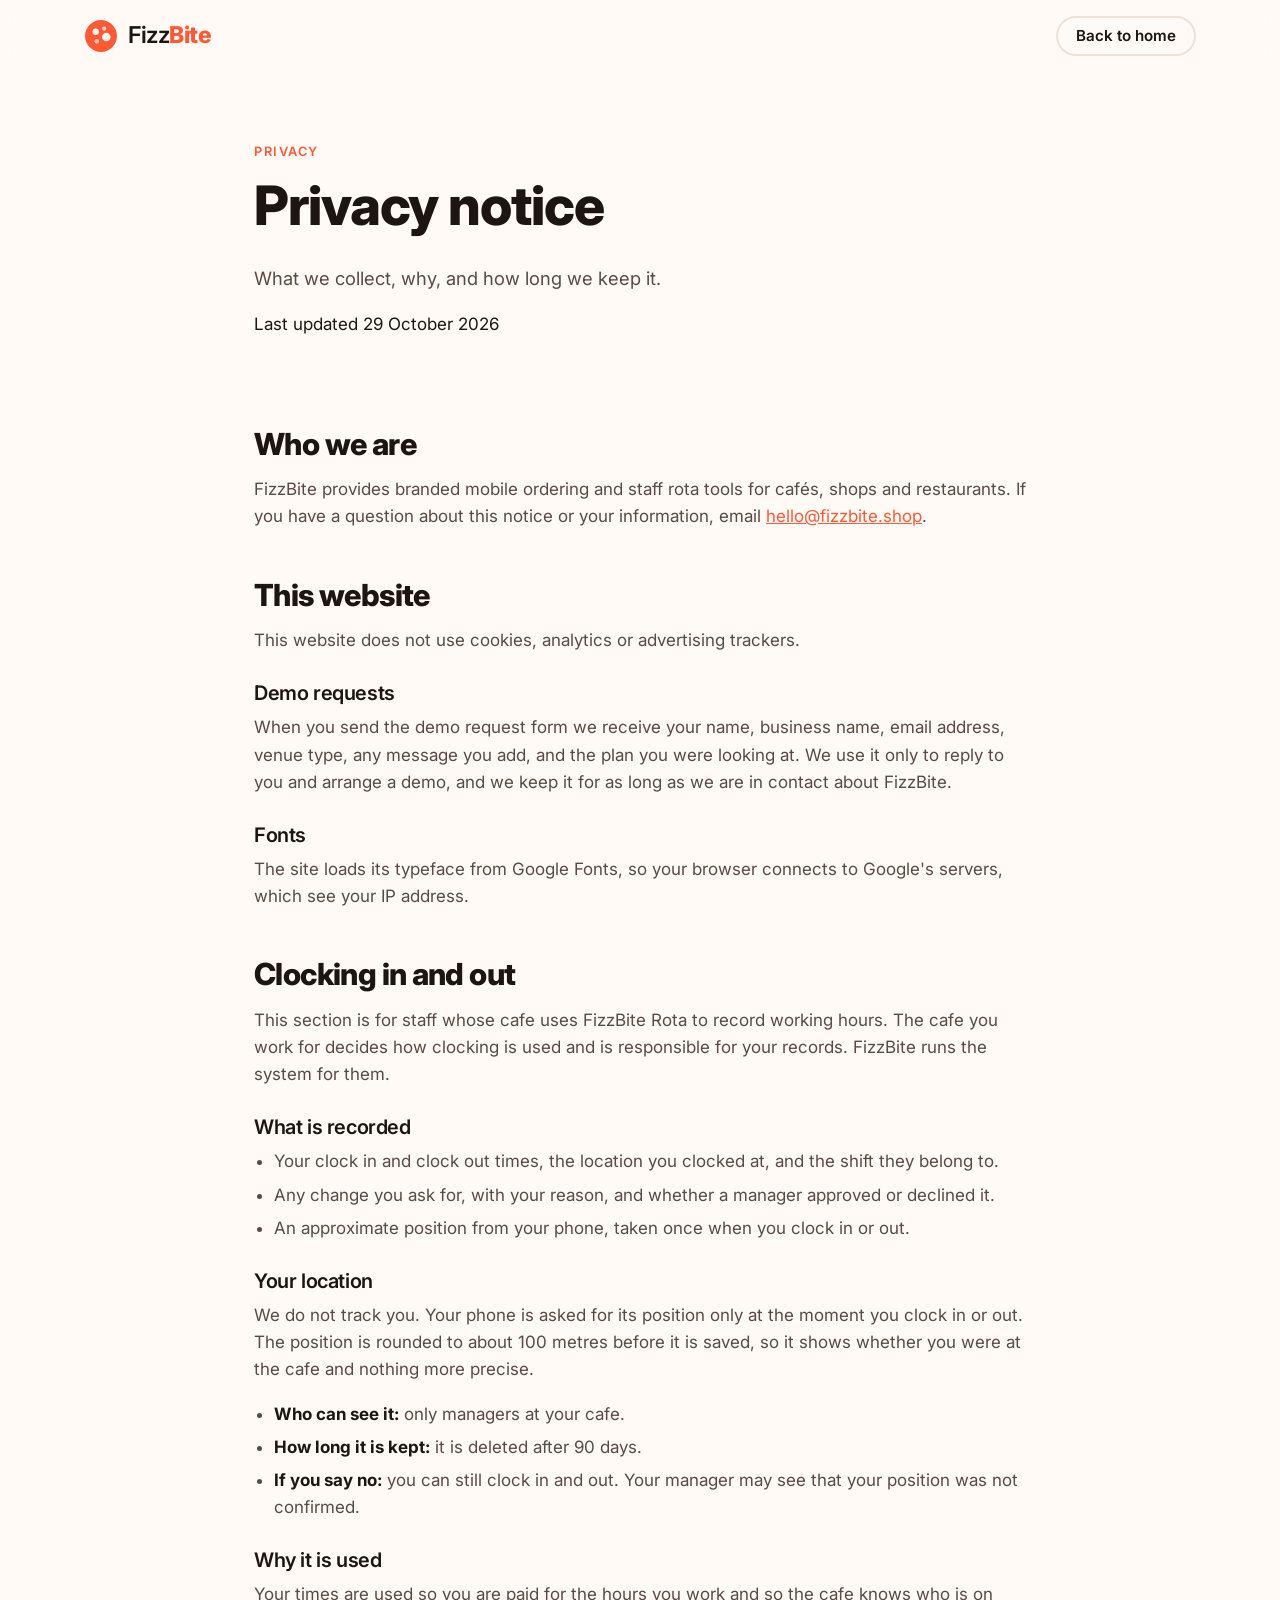
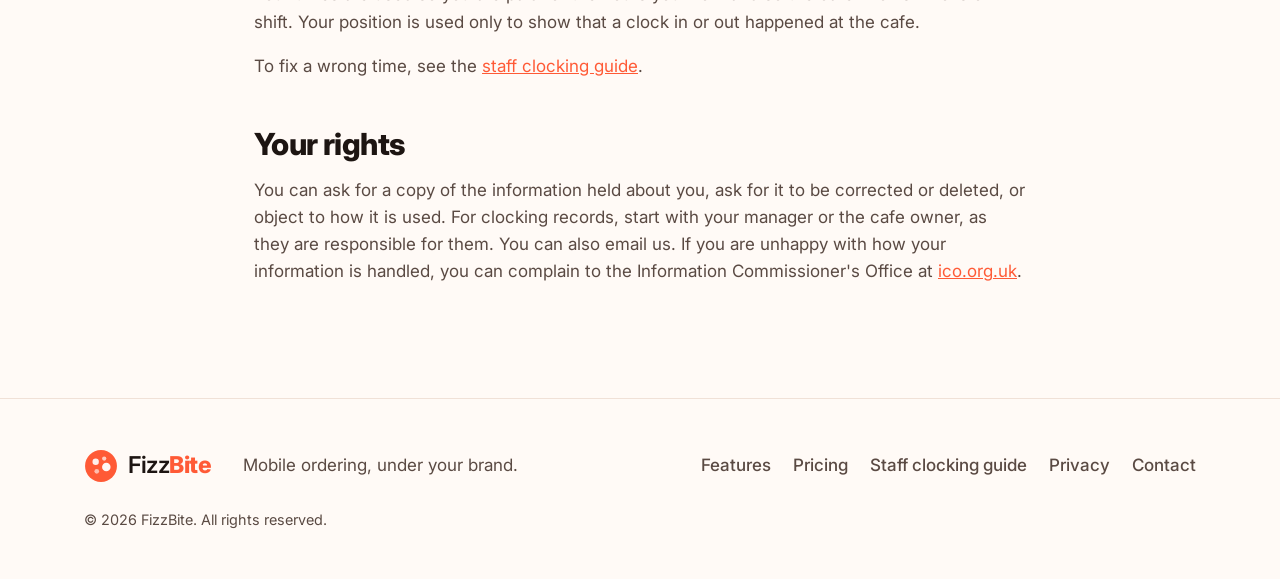
==== privacy.html @ 097d2ed6 "Add staff clocking guide and privacy pages Adds clocking.html (adapted from the staff clocking guide" ====
<!doctype html>
<html lang="en">
<head>
  <meta charset="utf-8">
  <meta name="viewport" content="width=device-width, initial-scale=1">
  <title>Privacy — FizzBite</title>
  <meta name="description" content="How FizzBite handles personal information on this website and when staff clock in and out.">
  <meta name="theme-color" content="#ff5a36">
  <link rel="icon" href="favicon.svg" type="image/svg+xml">
  <link rel="preconnect" href="https://fonts.googleapis.com">
  <link rel="preconnect" href="https://fonts.gstatic.com" crossorigin>
  <link href="https://fonts.googleapis.com/css2?family=Inter:wght@400;500;600;700;800&display=swap" rel="stylesheet">
  <link rel="stylesheet" href="styles.css">
</head>
<body>
  <a class="skip-link" href="#main">Skip to content</a>

  <header class="site-header">
    <nav class="nav container" aria-label="Main">
      <a class="logo" href="index.html" aria-label="FizzBite home">
        <svg class="logo-mark" viewBox="0 0 32 32" aria-hidden="true">
          <circle cx="16" cy="16" r="15" fill="var(--brand)"/>
          <circle cx="11" cy="12" r="3" fill="#fff" opacity=".9"/>
          <circle cx="19" cy="9" r="2" fill="#fff" opacity=".7"/>
          <circle cx="21" cy="17" r="4" fill="#fff" opacity=".95"/>
          <circle cx="12" cy="21" r="2.2" fill="#fff" opacity=".6"/>
        </svg>
        <span>Fizz<b>Bite</b></span>
      </a>
      <a class="btn btn-ghost btn-small" href="index.html">Back to home</a>
    </nav>
  </header>

  <main id="main">
    <section class="page-hero">
      <div class="container narrow">
        <p class="eyebrow">Privacy</p>
        <h1>Privacy notice</h1>
        <p class="lead">What we collect, why, and how long we keep it.</p>
        <p class="updated">Last updated 29 October 2026</p>
      </div>
    </section>

    <!-- TODO: add FizzBite's legal entity name, registered address and ICO registration number, and have this notice reviewed before launch. -->
    <article class="container narrow prose">
      <h2 id="who">Who we are</h2>
      <p>FizzBite provides branded mobile ordering and staff rota tools for cafés, shops and restaurants. If you have a question about this notice or your information, email <a href="mailto:hello@fizzbite.shop">hello@fizzbite.shop</a>.</p>

      <h2 id="website">This website</h2>
      <p>This website does not use cookies, analytics or advertising trackers.</p>
      <h3>Demo requests</h3>
      <p>When you send the demo request form we receive your name, business name, email address, venue type, any message you add, and the plan you were looking at. We use it only to reply to you and arrange a demo, and we keep it for as long as we are in contact about FizzBite.</p>
      <h3>Fonts</h3>
      <p>The site loads its typeface from Google Fonts, so your browser connects to Google's servers, which see your IP address.</p>

      <h2 id="clocking">Clocking in and out</h2>
      <p>This section is for staff whose cafe uses FizzBite Rota to record working hours. The cafe you work for decides how clocking is used and is responsible for your records. FizzBite runs the system for them.</p>
      <h3>What is recorded</h3>
      <ul>
        <li>Your clock in and clock out times, the location you clocked at, and the shift they belong to.</li>
        <li>Any change you ask for, with your reason, and whether a manager approved or declined it.</li>
        <li>An approximate position from your phone, taken once when you clock in or out.</li>
      </ul>
      <h3>Your location</h3>
      <p>We do not track you. Your phone is asked for its position only at the moment you clock in or out. The position is rounded to about 100 metres before it is saved, so it shows whether you were at the cafe and nothing more precise.</p>
      <ul>
        <li><strong>Who can see it:</strong> only managers at your cafe.</li>
        <li><strong>How long it is kept:</strong> it is deleted after 90 days.</li>
        <li><strong>If you say no:</strong> you can still clock in and out. Your manager may see that your position was not confirmed.</li>
      </ul>
      <h3>Why it is used</h3>
      <p>Your times are used so you are paid for the hours you work and so the cafe knows who is on shift. Your position is used only to show that a clock in or out happened at the cafe.</p>
      <p>To fix a wrong time, see the <a href="clocking.html#fix">staff clocking guide</a>.</p>

      <h2 id="rights">Your rights</h2>
      <p>You can ask for a copy of the information held about you, ask for it to be corrected or deleted, or object to how it is used. For clocking records, start with your manager or the cafe owner, as they are responsible for them. You can also email us. If you are unhappy with how your information is handled, you can complain to the Information Commissioner's Office at <a href="https://ico.org.uk">ico.org.uk</a>.</p>
    </article>
  </main>

  <footer class="site-footer">
    <div class="container footer-inner">
      <a class="logo" href="index.html" aria-label="FizzBite home">
        <svg class="logo-mark" viewBox="0 0 32 32" aria-hidden="true">
          <circle cx="16" cy="16" r="15" fill="var(--brand)"/>
          <circle cx="11" cy="12" r="3" fill="#fff" opacity=".9"/>
          <circle cx="19" cy="9" r="2" fill="#fff" opacity=".7"/>
          <circle cx="21" cy="17" r="4" fill="#fff" opacity=".95"/>
          <circle cx="12" cy="21" r="2.2" fill="#fff" opacity=".6"/>
        </svg>
        <span>Fizz<b>Bite</b></span>
      </a>
      <p class="footer-tag">Mobile ordering, under your brand.</p>
      <nav aria-label="Footer">
        <a href="index.html#features">Features</a>
        <a href="index.html#pricing">Pricing</a>
        <a href="clocking.html">Staff clocking guide</a>
        <a href="privacy.html">Privacy</a>
        <a href="index.html#contact">Contact</a>
      </nav>
      <p class="copyright">© <span id="year"></span> FizzBite. All rights reserved.</p>
    </div>
  </footer>

  <script>document.getElementById("year").textContent = new Date().getFullYear();</script>
</body>
</html>
---- styles.css ----
/* ==========================================================================
   FizzBite — marketing site
   ========================================================================== */

:root {
  --brand: #ff5a36;
  --brand-600: #e8431f;
  --brand-soft: #fff0eb;
  --fizz: #ffc53d;
  --mint: #2bb58a;
  --mint-ink: #17775a;

  --bg: #fffaf6;
  --bg-alt: #fff3ea;
  --surface: #ffffff;
  --ink: #1d1512;
  --ink-2: #5a4a43;
  --line: #f0e1d7;
  --shadow: 0 20px 50px -20px rgba(80, 30, 10, .25);

  --radius: 18px;
  --radius-sm: 10px;
  --maxw: 1160px;

  --font-display: "Inter", system-ui, -apple-system, "Segoe UI", sans-serif;
  --font-body: "Inter", system-ui, -apple-system, "Segoe UI", sans-serif;

  color-scheme: light;
}

@media (prefers-color-scheme: dark) {
  :root:not([data-theme="light"]) {
    --brand-soft: #3a1d14;
    --bg: #15100e;
    --bg-alt: #1d1613;
    --surface: #221a17;
    --ink: #fbf1ea;
    --ink-2: #c7b6ac;
    --line: #3a2d27;
    --mint-ink: #5fd3aa;
    --shadow: 0 20px 50px -20px rgba(0, 0, 0, .6);
    color-scheme: dark;
  }
}

*,
*::before,
*::after { box-sizing: border-box; }

html { scroll-behavior: smooth; scroll-padding-top: 80px; }
@media (prefers-reduced-motion: reduce) { html { scroll-behavior: auto; } }

body {
  margin: 0;
  font-family: var(--font-body);
  font-size: 17px;
  line-height: 1.6;
  color: var(--ink);
  background: var(--bg);
  -webkit-font-smoothing: antialiased;
  overflow-x: hidden;
}

img, svg { display: block; max-width: 100%; }

h1, h2, h3 {
  font-family: var(--font-display);
  line-height: 1.1;
  letter-spacing: -.02em;
  margin: 0 0 .5em;
}
h1 { font-size: clamp(2.5rem, 6vw, 4.25rem); font-weight: 800; }
h2 { font-size: clamp(2rem, 4vw, 2.9rem); font-weight: 800; }
h3 { font-size: 1.25rem; font-weight: 600; }
p { margin: 0 0 1em; }

a { color: inherit; }

.container { width: 100%; max-width: var(--maxw); margin: 0 auto; padding: 0 24px; }
.container.narrow { max-width: 820px; }
@media (max-width: 600px) { .container { padding: 0 16px; } }

.skip-link {
  position: absolute; left: -9999px; top: 8px;
  background: var(--ink); color: var(--bg); padding: 8px 14px; border-radius: 8px; z-index: 100;
}
.skip-link:focus { left: 8px; }

:focus-visible { outline: 3px solid var(--brand); outline-offset: 3px; border-radius: 6px; }

/* ---------- Buttons ---------- */
.btn {
  display: inline-flex; align-items: center; justify-content: center; gap: 8px;
  padding: 14px 26px;
  border-radius: 999px;
  border: 2px solid var(--brand);
  background: var(--brand);
  color: #fff;
  font: 600 1rem/1 var(--font-body);
  text-decoration: none;
  cursor: pointer;
  transition: transform .15s ease, background .15s ease, box-shadow .15s ease;
  box-shadow: 0 8px 20px -8px rgba(255, 90, 54, .6);
}
.btn:hover { background: var(--brand-600); border-color: var(--brand-600); transform: translateY(-1px); }
.btn:active { transform: translateY(0); }
.btn-ghost { background: transparent; color: var(--ink); border-color: var(--line); box-shadow: none; }
.btn-ghost:hover { background: var(--surface); border-color: var(--brand); color: var(--ink); }
.btn-small { padding: 10px 18px; font-size: .95rem; }
.btn-block { width: 100%; }

/* ---------- Header ---------- */
.site-header {
  position: sticky; top: 0; z-index: 50;
  background: color-mix(in srgb, var(--bg) 85%, transparent);
  backdrop-filter: saturate(1.4) blur(12px);
  -webkit-backdrop-filter: saturate(1.4) blur(12px);
  border-bottom: 1px solid transparent;
  transition: border-color .2s;
}
.site-header.scrolled { border-bottom-color: var(--line); }

.nav { display: flex; align-items: center; justify-content: space-between; height: 72px; }

.logo {
  display: inline-flex; align-items: center; gap: 10px;
  text-decoration: none;
  font-family: var(--font-display); font-weight: 600; font-size: 1.45rem; letter-spacing: -.02em;
}
.logo b { color: var(--brand); font-weight: 800; }
.logo-mark { width: 34px; height: 34px; }

.nav-links { display: flex; align-items: center; gap: 28px; list-style: none; margin: 0; padding: 0; }
.nav-links a:not(.btn) { text-decoration: none; font-weight: 500; color: var(--ink-2); }
.nav-links a:not(.btn):hover { color: var(--ink); }

.nav-toggle {
  display: none;
  width: 44px; height: 44px; padding: 10px;
  background: none; border: 0; cursor: pointer;
  flex-direction: column; justify-content: center; gap: 5px;
}
.nav-toggle span { display: block; height: 2px; background: var(--ink); border-radius: 2px; transition: transform .2s, opacity .2s; }
.nav-toggle[aria-expanded="true"] span:nth-child(1) { transform: translateY(7px) rotate(45deg); }
.nav-toggle[aria-expanded="true"] span:nth-child(2) { opacity: 0; }
.nav-toggle[aria-expanded="true"] span:nth-child(3) { transform: translateY(-7px) rotate(-45deg); }

@media (max-width: 900px) {
  .nav-toggle { display: flex; }
  .nav-links {
    position: absolute; top: 72px; left: 0; right: 0;
    flex-direction: column; align-items: stretch; gap: 0;
    padding: 8px 16px 20px;
    background: var(--bg);
    border-bottom: 1px solid var(--line);
    box-shadow: var(--shadow);
    display: none;
  }
  .nav-links.open { display: flex; }
  .nav-links li a:not(.btn) { display: block; padding: 14px 4px; border-bottom: 1px solid var(--line); }
  .nav-links .btn { margin-top: 14px; width: 100%; }
}

/* ---------- Hero ---------- */
.hero { position: relative; padding: 64px 0 88px; overflow: hidden; }
.hero-grid { display: grid; grid-template-columns: 1.1fr .9fr; gap: 48px; align-items: center; position: relative; z-index: 1; }

.eyebrow {
  display: inline-block;
  font-size: .8rem; font-weight: 600; letter-spacing: .12em; text-transform: uppercase;
  color: var(--brand);
  margin-bottom: 14px;
}
.hl {
  background: linear-gradient(transparent 62%, color-mix(in srgb, var(--fizz) 70%, transparent) 62%);
  padding: 0 .08em;
}
.lead { font-size: 1.15rem; color: var(--ink-2); max-width: 36em; }

.hero-ctas { display: flex; flex-wrap: wrap; gap: 12px; margin: 28px 0 24px; }

.hero-points { display: flex; flex-wrap: wrap; gap: 10px 22px; list-style: none; padding: 0; margin: 0; color: var(--ink-2); font-size: .95rem; }
.hero-points li { display: flex; align-items: center; gap: 8px; }
.hero-points li::before {
  content: ""; width: 18px; height: 18px; border-radius: 50%;
  background: var(--mint) url("data:image/svg+xml,%3Csvg xmlns='http://www.w3.org/2000/svg' viewBox='0 0 16 16'%3E%3Cpath d='M4 8.5l2.5 2.5L12 5.5' fill='none' stroke='%23fff' stroke-width='2' stroke-linecap='round' stroke-linejoin='round'/%3E%3C/svg%3E") center/12px no-repeat;
  flex-shrink: 0;
}

.hero-visual { display: flex; flex-direction: column; align-items: center; gap: 18px; }

.brand-dots { display: flex; gap: 10px; }
.brand-dots button {
  width: 12px; height: 12px; padding: 0; border-radius: 50%;
  border: 0; background: var(--line); cursor: pointer;
  transition: width .25s, background .25s;
}
.brand-dots button[aria-selected="true"] { width: 32px; border-radius: 999px; background: var(--dot, var(--brand)); }

/* Bubbles */
.bubbles span {
  position: absolute; bottom: -80px; border-radius: 50%;
  background: radial-gradient(circle at 30% 30%, rgba(255,255,255,.9), color-mix(in srgb, var(--brand) 25%, transparent) 60%);
  opacity: .5;
  animation: rise linear infinite;
}
.bubbles span:nth-child(1) { left: 6%;  width: 22px; height: 22px; animation-duration: 14s; }
.bubbles span:nth-child(2) { left: 18%; width: 12px; height: 12px; animation-duration: 10s; animation-delay: -4s; }
.bubbles span:nth-child(3) { left: 44%; width: 30px; height: 30px; animation-duration: 18s; animation-delay: -9s; }
.bubbles span:nth-child(4) { left: 62%; width: 14px; height: 14px; animation-duration: 12s; animation-delay: -2s; }
.bubbles span:nth-child(5) { left: 78%; width: 40px; height: 40px; animation-duration: 20s; animation-delay: -12s; }
.bubbles span:nth-child(6) { left: 90%; width: 18px; height: 18px; animation-duration: 11s; animation-delay: -6s; }
.bubbles span:nth-child(7) { left: 32%; width: 10px; height: 10px; animation-duration: 9s;  animation-delay: -1s; }
@keyframes rise {
  0%   { transform: translate(0, 0); }
  50%  { transform: translate(14px, -50vh); }
  100% { transform: translate(-8px, -110vh); }
}
@media (prefers-reduced-motion: reduce) { .bubbles { display: none; } }

@media (max-width: 900px) {
  .hero { padding: 40px 0 64px; }
  .hero-grid { grid-template-columns: 1fr; gap: 40px; }
}

/* ---------- Phone mockup ---------- */
.phone {
  --b: #ff5a36;
  --on-b: #fff;
  width: 300px; max-width: 100%;
  aspect-ratio: 9 / 18.5;
  padding: 12px;
  border-radius: 46px;
  background: #1a1412;
  box-shadow:
    0 0 0 2px #3a302b inset,
    0 40px 80px -30px rgba(40, 10, 0, .45),
    0 0 0 10px color-mix(in srgb, var(--b) 12%, transparent);
  position: relative;
  transition: box-shadow .4s ease;
}
.phone::before {
  content: ""; position: absolute; top: 20px; left: 50%; transform: translateX(-50%);
  width: 90px; height: 24px; border-radius: 999px; background: #1a1412; z-index: 2;
}

.screen {
  height: 100%;
  border-radius: 36px;
  overflow: hidden;
  background: #fbf8f6;
  color: #1d1512;
  display: flex; flex-direction: column;
  font-size: 13px; line-height: 1.35;
}

.app-bar {
  background: var(--b);
  color: var(--on-b);
  padding: 52px 18px 18px;
  display: flex; align-items: center; gap: 12px;
  transition: background .4s ease, color .4s ease;
}
.app-logo {
  width: 42px; height: 42px; border-radius: 12px; flex-shrink: 0;
  display: grid; place-items: center;
  background: var(--on-b); color: var(--b);
  font: 800 1.25rem/1 var(--font-display);
  transition: background .4s ease, color .4s ease;
}
.app-title { min-width: 0; }
.app-title strong { display: block; font: 700 1.05rem/1.15 var(--font-display); white-space: nowrap; overflow: hidden; text-overflow: ellipsis; }
.app-title small { opacity: .85; font-size: .78rem; }

.app-tabs { display: flex; gap: 6px; padding: 12px 14px 4px; overflow: hidden; }
.app-tabs span { padding: 6px 12px; border-radius: 999px; background: #efe8e3; font-weight: 600; font-size: .75rem; white-space: nowrap; color: #5a4a43; }
.app-tabs span.active { background: var(--b); color: var(--on-b); }

.app-items { list-style: none; margin: 0; padding: 6px 14px; flex: 1; overflow: hidden; }
.app-items li {
  display: grid; grid-template-columns: 44px 1fr auto; gap: 10px; align-items: center;
  padding: 10px 0; border-bottom: 1px solid #eee4dd;
}
.thumb { width: 44px; height: 44px; border-radius: 12px; display: grid; place-items: center; font-size: 1.4rem; background: color-mix(in srgb, var(--b) 14%, #fff); }
.app-items b { display: block; font-size: .85rem; }
.app-items small { color: #8a7a72; font-size: .72rem; display: block; white-space: nowrap; overflow: hidden; text-overflow: ellipsis; }
.app-items .item-meta { min-width: 0; }
.item-side { display: flex; flex-direction: column; align-items: flex-end; gap: 4px; }
.item-price { font-weight: 600; font-size: .8rem; }
.add {
  width: 26px; height: 26px; border-radius: 50%; border: 0; padding: 0;
  background: var(--b); color: var(--on-b);
  font: 700 1rem/1 var(--font-body); cursor: pointer;
  transition: transform .12s ease;
}
.add:hover { transform: scale(1.1); }
.add:active { transform: scale(.92); }

.app-cart {
  margin: 10px 14px 16px;
  padding: 13px 16px; border-radius: 16px;
  background: var(--b); color: var(--on-b);
  display: flex; justify-content: space-between; align-items: center;
  font-weight: 600; font-size: .85rem;
  transition: background .4s ease, color .4s ease;
}
.app-cart .count {
  display: inline-grid; place-items: center; min-width: 22px; height: 22px; padding: 0 6px; margin-right: 6px;
  border-radius: 999px; background: var(--on-b); color: var(--b); font-size: .75rem;
}
.app-cart.bump { animation: bump .3s ease; }
@keyframes bump { 50% { transform: scale(1.04); } }

.screen.swap { animation: swap .45s ease; }
@keyframes swap { from { opacity: .3; transform: translateY(6px); } to { opacity: 1; transform: none; } }
@media (prefers-reduced-motion: reduce) { .screen.swap, .app-cart.bump { animation: none; } }

/* ---------- Strip ---------- */
.strip { border-block: 1px solid var(--line); background: var(--surface); }
.strip-inner { display: flex; align-items: center; gap: 24px; padding-block: 18px; }
.strip-label { font-size: .8rem; font-weight: 600; letter-spacing: .12em; text-transform: uppercase; color: var(--ink-2); white-space: nowrap; }
.strip ul { display: flex; flex-wrap: wrap; gap: 8px 26px; list-style: none; margin: 0; padding: 0; font-weight: 500; }
@media (max-width: 700px) { .strip-inner { flex-direction: column; align-items: flex-start; gap: 10px; } }

/* ---------- Sections ---------- */
.section { padding: 96px 0; }
.section-alt { background: var(--bg-alt); }
.section-head { text-align: center; max-width: 720px; margin: 0 auto 56px; }
.section-sub { color: var(--ink-2); font-size: 1.1rem; }
@media (max-width: 700px) { .section { padding: 64px 0; } .section-head { margin-bottom: 36px; } }

/* Steps */
.steps { display: grid; grid-template-columns: repeat(3, 1fr); gap: 24px; list-style: none; padding: 0; margin: 0; counter-reset: none; }
.step {
  position: relative;
  background: var(--surface); border: 1px solid var(--line); border-radius: var(--radius);
  padding: 32px 28px 28px;
}
.step p { color: var(--ink-2); margin: 0; }
.step-num {
  display: grid; place-items: center;
  width: 48px; height: 48px; border-radius: 14px; margin-bottom: 18px;
  background: var(--brand); color: #fff;
  font: 800 1.35rem/1 var(--font-display);
  box-shadow: 0 8px 18px -6px rgba(255, 90, 54, .55);
}
.step:nth-child(2) .step-num { background: var(--fizz); color: #3a2800; box-shadow: 0 8px 18px -6px rgba(255, 197, 61, .6); }
.step:nth-child(3) .step-num { background: var(--mint); box-shadow: 0 8px 18px -6px rgba(43, 181, 138, .55); }
@media (max-width: 800px) { .steps { grid-template-columns: 1fr; } }

/* Features */
.features { display: grid; grid-template-columns: repeat(4, 1fr); gap: 20px; }
.feature {
  background: var(--surface); border: 1px solid var(--line); border-radius: var(--radius);
  padding: 26px 24px;
  transition: transform .2s ease, box-shadow .2s ease;
}
.feature:hover { transform: translateY(-3px); box-shadow: var(--shadow); }
.feature h3 { font-size: 1.1rem; }
.feature p { color: var(--ink-2); font-size: .95rem; margin: 0; }
.feature-icon {
  width: 48px; height: 48px; border-radius: 14px; margin-bottom: 16px;
  display: grid; place-items: center; font-size: 1.45rem;
  background: var(--brand-soft);
}
@media (max-width: 1000px) { .features { grid-template-columns: repeat(2, 1fr); } }
@media (max-width: 560px)  { .features { grid-template-columns: 1fr; } }

/* Builder */
.builder { display: grid; grid-template-columns: 1fr 1fr; gap: 64px; align-items: center; }
.builder-visual { display: flex; justify-content: center; }
.builder-form { margin-top: 28px; display: grid; gap: 22px; max-width: 460px; }
@media (max-width: 900px) { .builder { grid-template-columns: 1fr; gap: 40px; } }

.field { display: grid; gap: 8px; border: 0; padding: 0; margin: 0; min-width: 0; }
.field > span, .field > legend { font-weight: 600; font-size: .9rem; padding: 0; margin-bottom: 8px; }
.field > span { margin-bottom: 0; }
.field em { font-weight: 400; color: var(--ink-2); font-style: normal; }
.field input[type="text"],
.field input[type="email"],
.field select,
.field textarea {
  width: 100%;
  padding: 13px 16px;
  border-radius: var(--radius-sm);
  border: 1.5px solid var(--line);
  background: var(--surface);
  color: var(--ink);
  font: inherit; font-size: 1rem;
  transition: border-color .15s, box-shadow .15s;
}
.field input:focus, .field select:focus, .field textarea:focus {
  outline: none; border-color: var(--brand);
  box-shadow: 0 0 0 4px color-mix(in srgb, var(--brand) 20%, transparent);
}
.field textarea { resize: vertical; }
.field [aria-invalid="true"] { border-color: #d6336c; }

.seg { display: inline-flex; padding: 4px; border-radius: 999px; background: var(--surface); border: 1.5px solid var(--line); }
.seg label { position: relative; }
.seg input { position: absolute; opacity: 0; inset: 0; cursor: pointer; }
.seg span { display: block; padding: 9px 18px; border-radius: 999px; font-weight: 600; font-size: .92rem; color: var(--ink-2); transition: background .2s, color .2s; }
.seg input:checked + span { background: var(--ink); color: var(--bg); }
.seg input:focus-visible + span { outline: 3px solid var(--brand); outline-offset: 2px; }

.swatches { display: flex; flex-wrap: wrap; gap: 10px; }
.swatch {
  width: 38px; height: 38px; border-radius: 50%; padding: 0;
  background: var(--c); cursor: pointer;
  border: 3px solid var(--bg);
  box-shadow: 0 0 0 1.5px var(--line);
  transition: transform .15s, box-shadow .15s;
}
.swatch:hover { transform: scale(1.08); }
.swatch[aria-pressed="true"] { box-shadow: 0 0 0 2.5px var(--ink); }
.swatch-custom {
  position: relative; overflow: hidden;
  background: conic-gradient(#ff5a36, #f2c230, #2bb58a, #2d4bd8, #8e3bd1, #d6336c, #ff5a36);
}
.swatch-custom input { position: absolute; inset: -8px; width: calc(100% + 16px); height: calc(100% + 16px); opacity: 0; cursor: pointer; }
.swatch-custom:focus-within { box-shadow: 0 0 0 2.5px var(--ink); }

/* Audiences */
.audiences { display: grid; grid-template-columns: repeat(3, 1fr); gap: 24px; }
.audience { background: var(--surface); border: 1px solid var(--line); border-radius: var(--radius); padding: 32px 28px; }
.audience h3 { font-size: 1.4rem; }
.audience p { color: var(--ink-2); }
.audience ul { list-style: none; padding: 0; margin: 18px 0 0; display: grid; gap: 10px; }
.audience li { display: flex; gap: 10px; align-items: baseline; font-weight: 500; font-size: .95rem; }
.audience li::before { content: ""; width: 8px; height: 8px; border-radius: 50%; background: var(--brand); flex-shrink: 0; transform: translateY(-1px); }
@media (max-width: 900px) { .audiences { grid-template-columns: 1fr; } }

/* Pricing */
.plans { display: grid; grid-template-columns: repeat(3, 1fr); gap: 24px; align-items: stretch; }
.plan {
  position: relative;
  display: flex; flex-direction: column;
  background: var(--surface); border: 1px solid var(--line); border-radius: var(--radius);
  padding: 36px 30px 30px;
}
.plan-featured { border: 2px solid var(--brand); box-shadow: var(--shadow); }
.plan-badge {
  position: absolute; top: -14px; left: 30px;
  background: var(--brand); color: #fff;
  font-size: .75rem; font-weight: 600; letter-spacing: .06em; text-transform: uppercase;
  padding: 6px 12px; border-radius: 999px;
}
.no-contract {
  display: inline-flex; align-items: center;
  margin: 8px 0 0; padding: 8px 16px; border-radius: 999px;
  background: color-mix(in srgb, var(--mint) 15%, transparent);
  color: var(--mint-ink); font-weight: 600;
}
.plan-for { color: var(--ink-2); font-size: .95rem; min-height: 3em; }
.price { display: flex; align-items: baseline; gap: 4px; margin: 4px 0 20px; }
.price:has(+ .plan-note) { margin-bottom: 6px; }
.plan-note { margin: 0 0 20px; font-size: .85rem; font-weight: 600; color: var(--mint-ink); }
.price .amount { font: 800 2.75rem/1 var(--font-display); letter-spacing: -.03em; }
.price .per { color: var(--ink-2); }
.plan ul { list-style: none; padding: 0; margin: 0 0 28px; display: grid; gap: 10px; flex: 1; }
.plan li { display: flex; gap: 10px; align-items: center; font-size: .95rem; }
.plan li::before {
  content: ""; width: 18px; height: 18px; border-radius: 50%; flex-shrink: 0;
  background: var(--brand-soft) url("data:image/svg+xml,%3Csvg xmlns='http://www.w3.org/2000/svg' viewBox='0 0 16 16'%3E%3Cpath d='M4 8.5l2.5 2.5L12 5.5' fill='none' stroke='%23ff5a36' stroke-width='2' stroke-linecap='round' stroke-linejoin='round'/%3E%3C/svg%3E") center/12px no-repeat;
}
@media (max-width: 900px) { .plans { grid-template-columns: 1fr; max-width: 460px; margin: 0 auto; gap: 32px; } }

/* FAQ */
.faq { display: grid; gap: 12px; }
.faq details { background: var(--surface); border: 1px solid var(--line); border-radius: var(--radius-sm); }
.faq summary {
  cursor: pointer; list-style: none;
  padding: 20px 56px 20px 22px; position: relative;
  font-weight: 600;
}
.faq summary::-webkit-details-marker { display: none; }
.faq summary::after {
  content: "+"; position: absolute; right: 22px; top: 50%; transform: translateY(-50%);
  font-size: 1.5rem; font-weight: 400; color: var(--brand); transition: transform .2s;
}
.faq details[open] summary::after { transform: translateY(-50%) rotate(45deg); }
.faq details p { padding: 0 22px 20px; margin: 0; color: var(--ink-2); }

/* CTA / contact */
.cta { background: var(--ink); color: var(--bg); }
.cta-grid { display: grid; grid-template-columns: 1fr 1.1fr; gap: 56px; align-items: center; }
.cta-copy p { font-size: 1.15rem; opacity: .8; }
.contact-form {
  background: var(--surface); color: var(--ink);
  border-radius: var(--radius); padding: 32px;
  display: grid; gap: 18px;
  box-shadow: 0 30px 60px -30px rgba(0,0,0,.5);
}
.field-row { display: grid; grid-template-columns: 1fr 1fr; gap: 18px; }
.form-status { margin: 0; font-size: .95rem; min-height: 1.5em; }
.form-status.ok { color: var(--mint); }
.form-status.err { color: #d6336c; }
@media (max-width: 900px) { .cta-grid { grid-template-columns: 1fr; gap: 32px; } }
@media (max-width: 560px) { .field-row { grid-template-columns: 1fr; } .contact-form { padding: 22px; } }

/* Footer */
.site-footer { padding: 48px 0; border-top: 1px solid var(--line); }
.footer-inner { display: grid; grid-template-columns: auto 1fr auto; gap: 12px 32px; align-items: center; }
.footer-tag { margin: 0; color: var(--ink-2); }
.site-footer nav { display: flex; flex-wrap: wrap; gap: 22px; }
.site-footer nav a { text-decoration: none; color: var(--ink-2); font-weight: 500; }
.site-footer nav a:hover { color: var(--ink); }
.copyright { grid-column: 1 / -1; margin: 12px 0 0; color: var(--ink-2); font-size: .9rem; }
@media (max-width: 800px) { .footer-inner { grid-template-columns: 1fr; } }

/* Reveal on scroll */
.reveal { opacity: 0; transform: translateY(16px); transition: opacity .6s ease, transform .6s ease; }
.reveal.in { opacity: 1; transform: none; }
@media (prefers-reduced-motion: reduce) { .reveal { opacity: 1; transform: none; transition: none; } }

/* ---------- Inner pages (staff guide, privacy) ---------- */
.page-hero { padding: 64px 0 24px; }
.page-hero h1 { font-size: clamp(2.2rem, 5vw, 3.4rem); }
.faq details p + p { margin-top: -8px; }

/* Clocking guide: steps beside a looping phone demo */
.clock-how { display: grid; grid-template-columns: minmax(0, 1fr) 300px; gap: 56px; align-items: start; max-width: 960px; margin: 0 auto; }
@media (max-width: 800px) { .clock-how { grid-template-columns: minmax(0, 1fr); gap: 40px; } }

.clock-steps { list-style: none; margin: 0; padding: 0; display: grid; gap: 16px; counter-reset: clock; }
.clock-steps li {
  counter-increment: clock;
  display: grid; grid-template-columns: 48px minmax(0, 1fr); gap: 4px 18px;
  background: var(--surface); border: 1px solid var(--line); border-radius: var(--radius);
  padding: 22px 24px;
}
.clock-steps li::before {
  content: counter(clock); grid-row: span 2;
  display: grid; place-items: center; width: 48px; height: 48px; border-radius: 14px;
  background: var(--brand); color: #fff; font: 800 1.35rem/1 var(--font-display);
}
.clock-steps li:nth-child(2)::before { background: var(--fizz); color: #3a2800; }
.clock-steps li:nth-child(3)::before { background: var(--mint); }
.clock-steps li:nth-child(4)::before { background: var(--ink); color: var(--bg); }
.clock-steps h3 { font-size: 1.1rem; margin: 0; align-self: center; }
.clock-steps p { color: var(--ink-2); margin: 0; }

.pill { display: inline-block; padding: 2px 10px; border-radius: 999px; color: #fff; font-size: .9em; font-weight: 600; }
.pill-go { background: #15803d; }
.pill-stop { background: #b91c1c; }

.clock-demo { margin: 0; }
.clock-demo figcaption { text-align: center; font-size: .85rem; color: var(--ink-2); margin-top: 14px; }
.clock-phone {
  width: 280px; max-width: 100%; margin: 0 auto;
  border: 10px solid #1a1412; border-radius: 40px; overflow: hidden;
  background: #fbf8f6; color: #1d1512;
  box-shadow: 0 40px 80px -30px rgba(40, 10, 0, .45), 0 0 0 10px color-mix(in srgb, var(--brand) 12%, transparent);
}
.clock-bar { background: var(--brand); color: #fff; font-weight: 600; font-size: .85rem; padding: 12px 16px; }
.clock-screen { position: relative; height: 340px; font-size: 13px; }
.clock-screen .scene {
  position: absolute; inset: 0; padding: 20px 16px;
  display: grid; align-content: start; gap: 12px; text-align: center;
  opacity: 0; animation: clock-scene 28s infinite;
}
.clock-screen h4 { font: 800 1.3rem/1.15 var(--font-display); margin: 0; }
.clock-screen p { font-size: .82rem; color: #5a4a43; margin: 0 auto; }
.clock-screen .big { color: #fff; font: 800 1.4rem/1 var(--font-display); padding: 26px 0; border-radius: 14px; }
.clock-screen .big.go { background: #15803d; }
.clock-screen .big.stop { background: #b91c1c; }
.clock-screen .nfc {
  width: 74px; height: 74px; margin: 18px auto 4px; border-radius: 50%;
  border: 3px solid var(--brand); color: var(--brand); font-weight: 700; font-size: .8rem;
  display: grid; place-items: center; animation: clock-ring 1.6s ease-out infinite;
}
.clock-screen .fld { border: 1px solid #eee4dd; background: #fff; border-radius: 10px; padding: 8px 10px; font-size: .85rem; text-align: left; }
.clock-screen .fld small { display: block; color: #8a7a72; font-size: .7rem; }
.clock-screen .pend { background: #fdf3d6; color: #7a5a00; border-radius: 10px; padding: 8px; font-size: .8rem; font-weight: 600; }
.clock-screen .ok { background: #15803d; color: #fff; border-radius: 10px; padding: 8px; font-size: .85rem; font-weight: 600; }
.clock-screen .sc2 { animation-delay: 4s; }
.clock-screen .sc3 { animation-delay: 8s; }
.clock-screen .sc4 { animation-delay: 12s; }
.clock-screen .sc5 { animation-delay: 16s; }
.clock-screen .sc6 { animation-delay: 20s; }
.clock-screen .sc7 { animation-delay: 24s; }
@keyframes clock-scene { 0% { opacity: 0; transform: translateY(8px); } 1.5%, 12.5% { opacity: 1; transform: none; } 14%, 100% { opacity: 0; } }
@keyframes clock-ring { 0% { box-shadow: 0 0 0 0 color-mix(in srgb, var(--brand) 45%, transparent); } 100% { box-shadow: 0 0 0 22px transparent; } }
@media (prefers-reduced-motion: reduce) {
  .clock-screen { height: auto; }
  .clock-screen .scene { position: static; opacity: 1; animation: none; padding-block: 14px; border-bottom: 1px solid #eee4dd; }
  .clock-screen .nfc { animation: none; }
}

.when { font-size: .78rem; font-weight: 600; letter-spacing: .1em; text-transform: uppercase; color: var(--brand); margin: 0 0 8px; }
.callout {
  max-width: 820px; margin: 28px auto 0; padding: 16px 20px; border-radius: var(--radius-sm);
  background: color-mix(in srgb, var(--fizz) 22%, var(--surface)); color: var(--ink);
}

/* Privacy: long-form reading */
.prose { padding-bottom: 96px; }
.prose h2 { font-size: clamp(1.5rem, 3vw, 1.9rem); margin-top: 48px; }
.prose h3 { margin-top: 28px; }
.prose p, .prose li { color: var(--ink-2); }
.prose strong { color: var(--ink); }
.prose ul { padding-left: 1.2em; margin: 0 0 1em; display: grid; gap: 6px; }
.prose a { color: var(--brand); }
.prose .updated { font-size: .9rem; }
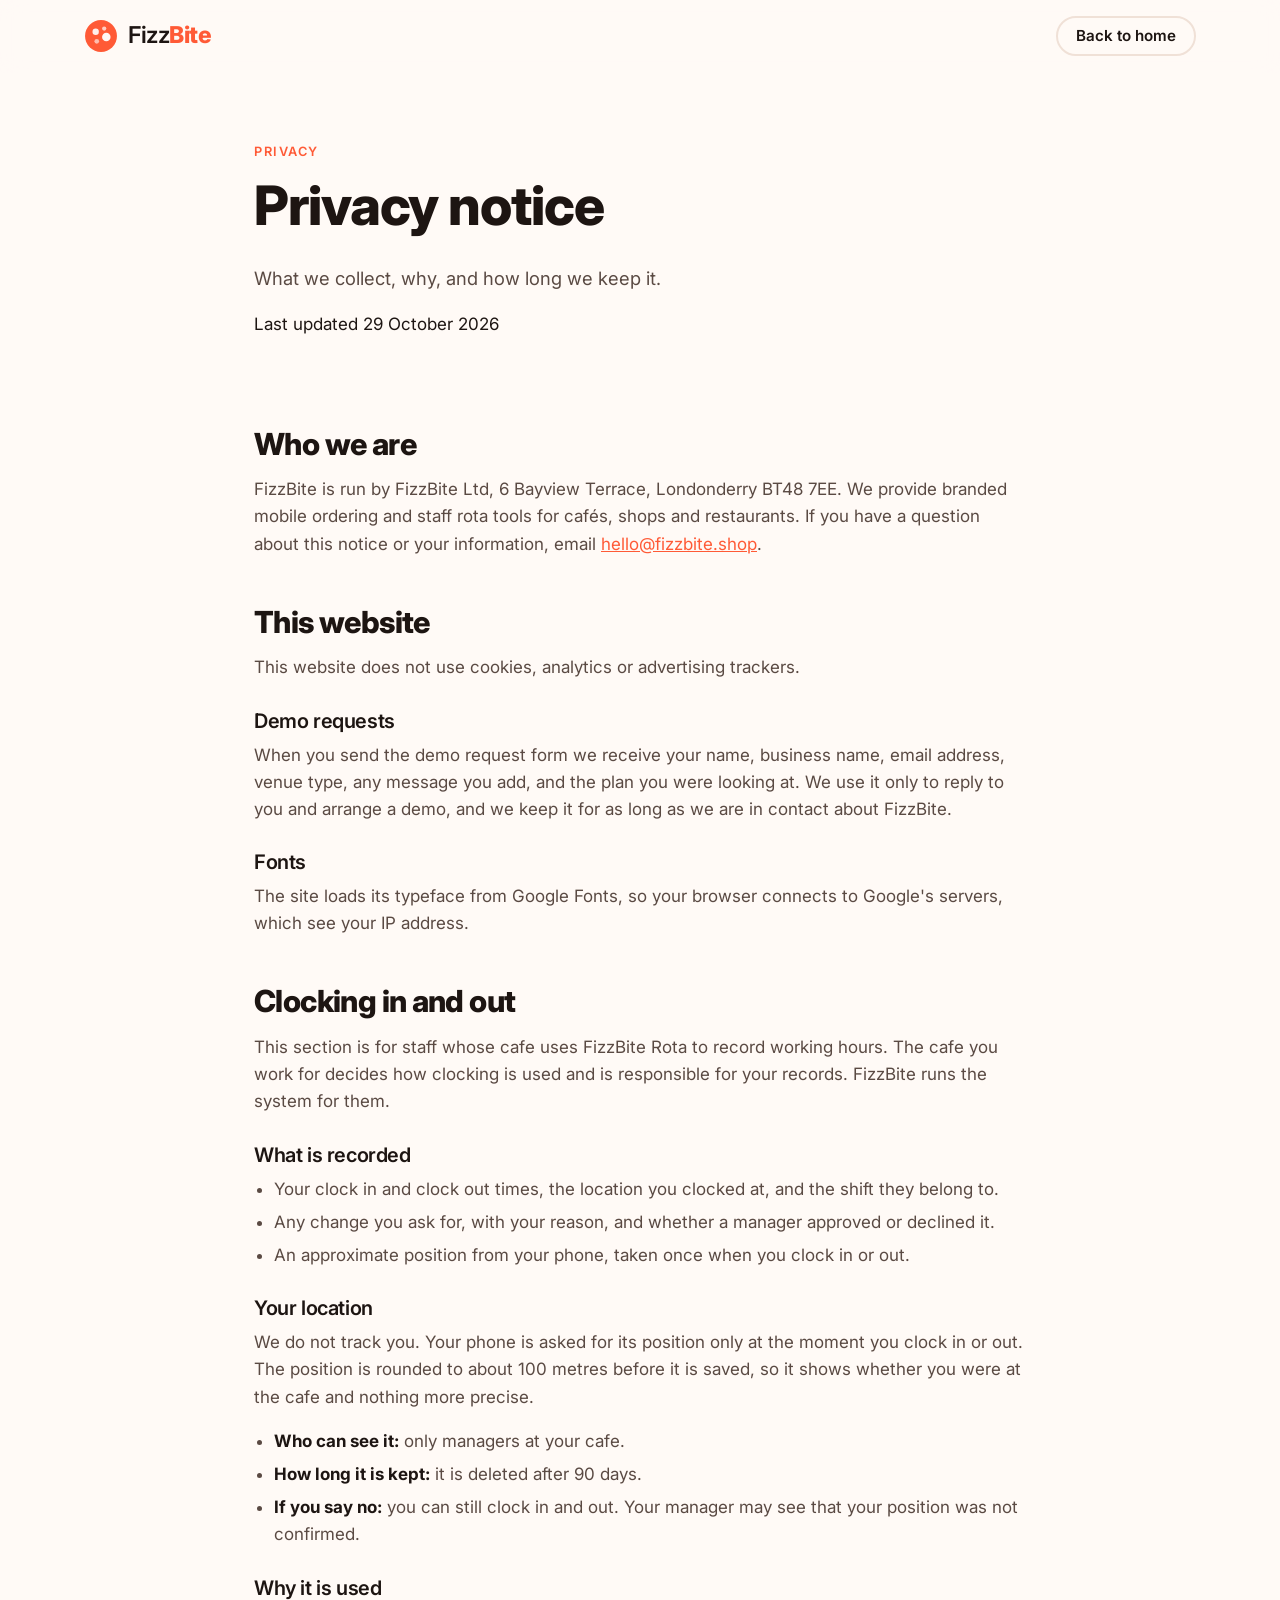
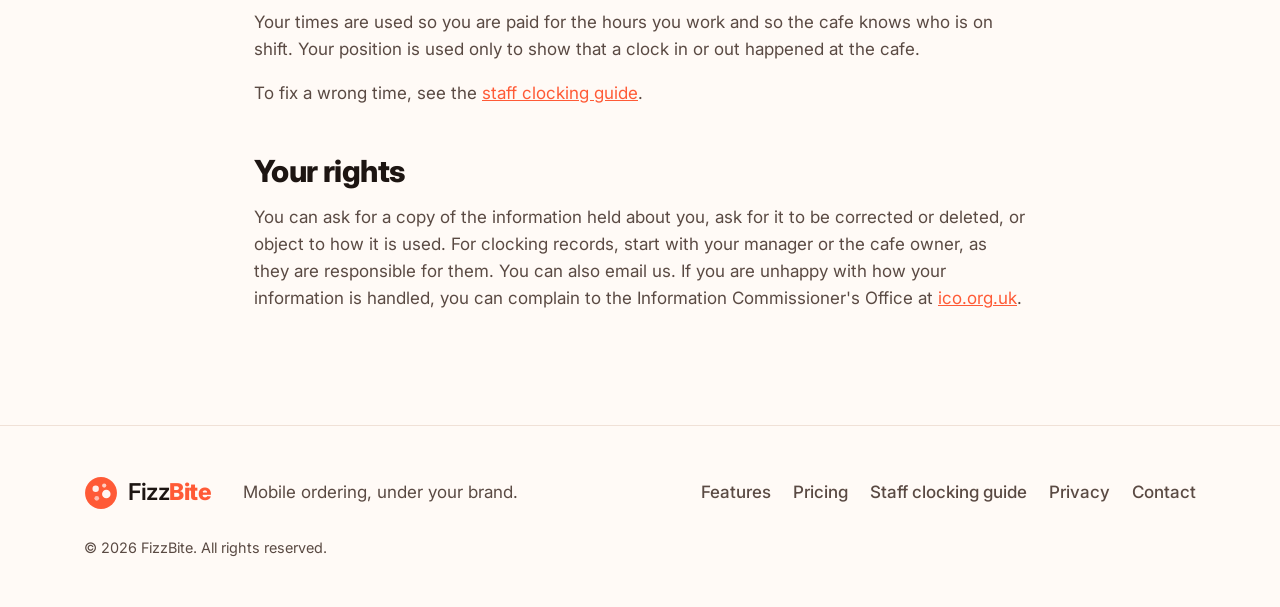
==== commit 7f0eb447: "Add FizzBite Ltd name and address to privacy notice Co-Authored-By: Claude Opus 5.5 <noreply@anthrop" ====
--- a/privacy.html
+++ b/privacy.html
@@ -41,10 +41,10 @@
       </div>
     </section>
 
-    <!-- TODO: add FizzBite's legal entity name, registered address and ICO registration number, and have this notice reviewed before launch. -->
+    <!-- TODO: add FizzBite Ltd's ICO registration number, and have this notice reviewed before launch. -->
     <article class="container narrow prose">
       <h2 id="who">Who we are</h2>
-      <p>FizzBite provides branded mobile ordering and staff rota tools for cafés, shops and restaurants. If you have a question about this notice or your information, email <a href="mailto:hello@fizzbite.shop">hello@fizzbite.shop</a>.</p>
+      <p>FizzBite is run by FizzBite Ltd, 6 Bayview Terrace, Londonderry BT48 7EE. We provide branded mobile ordering and staff rota tools for cafés, shops and restaurants. If you have a question about this notice or your information, email <a href="mailto:hello@fizzbite.shop">hello@fizzbite.shop</a>.</p>
 
       <h2 id="website">This website</h2>
       <p>This website does not use cookies, analytics or advertising trackers.</p>
